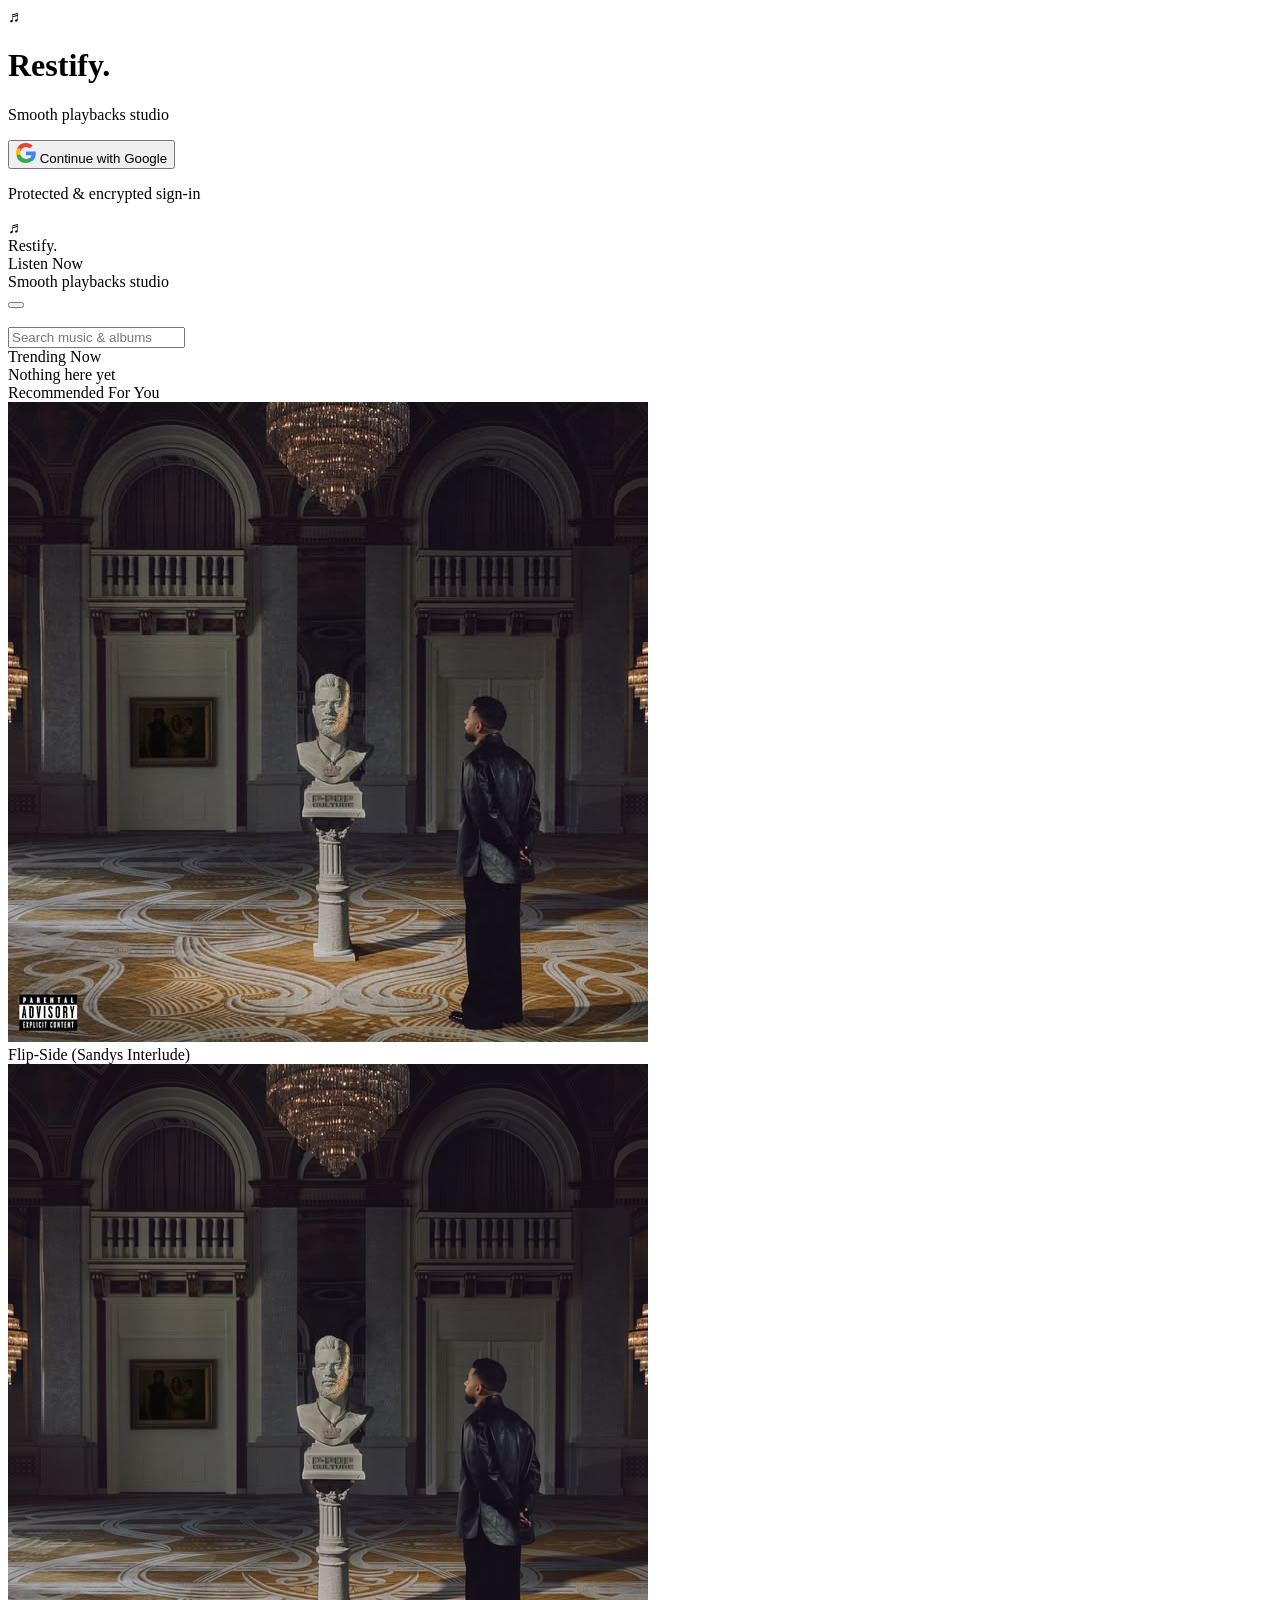
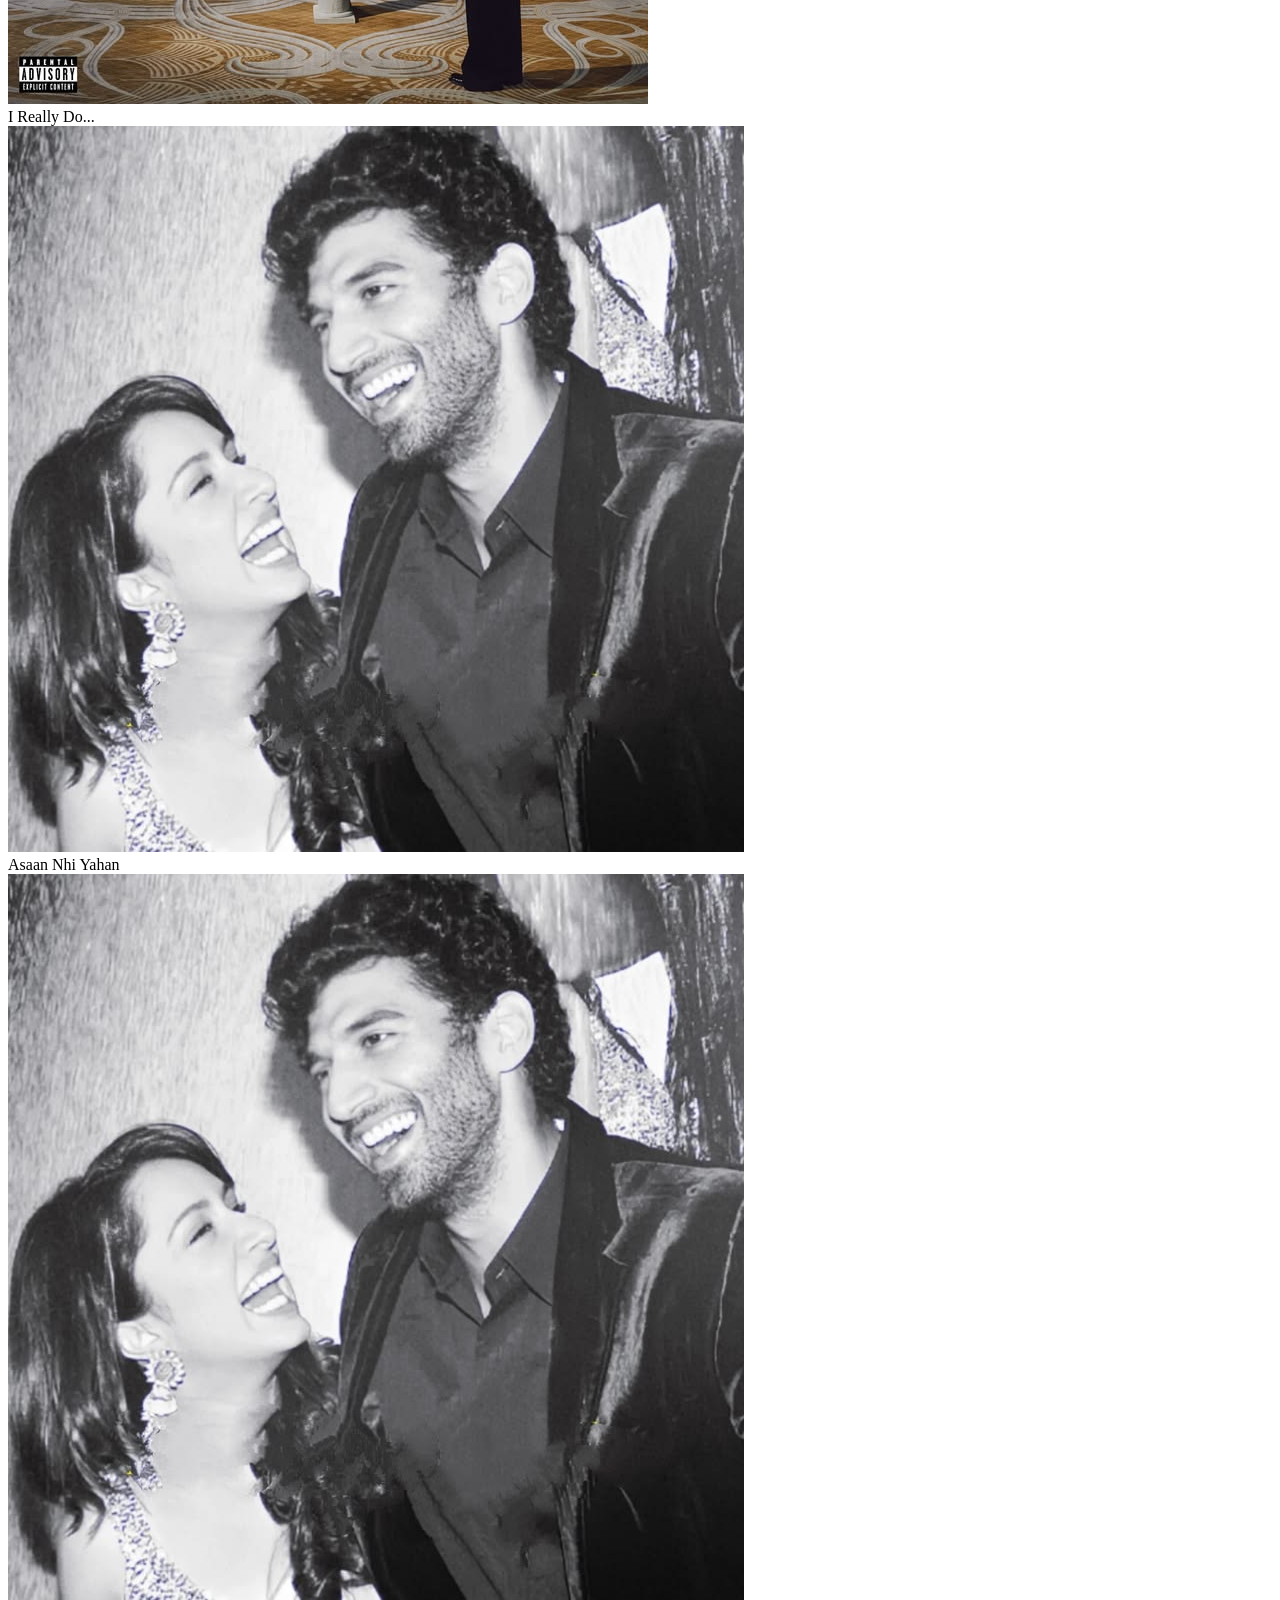
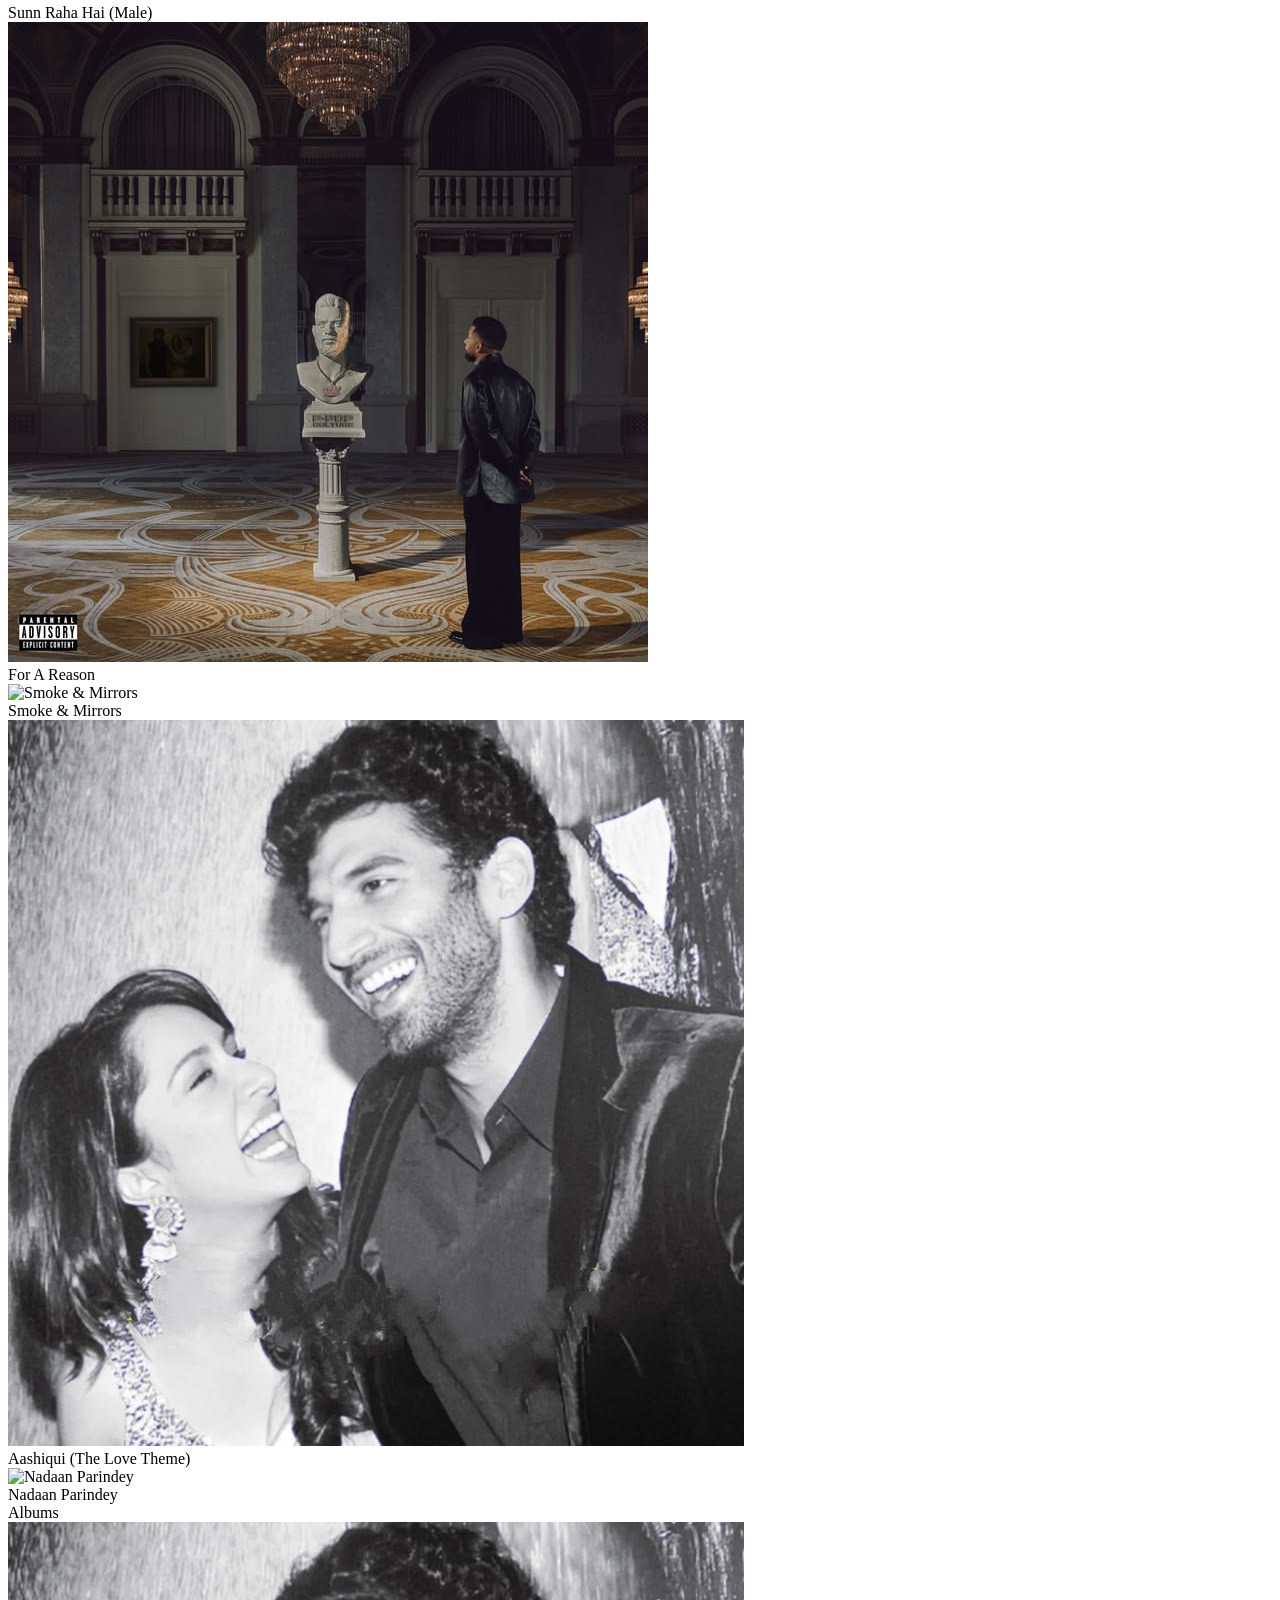
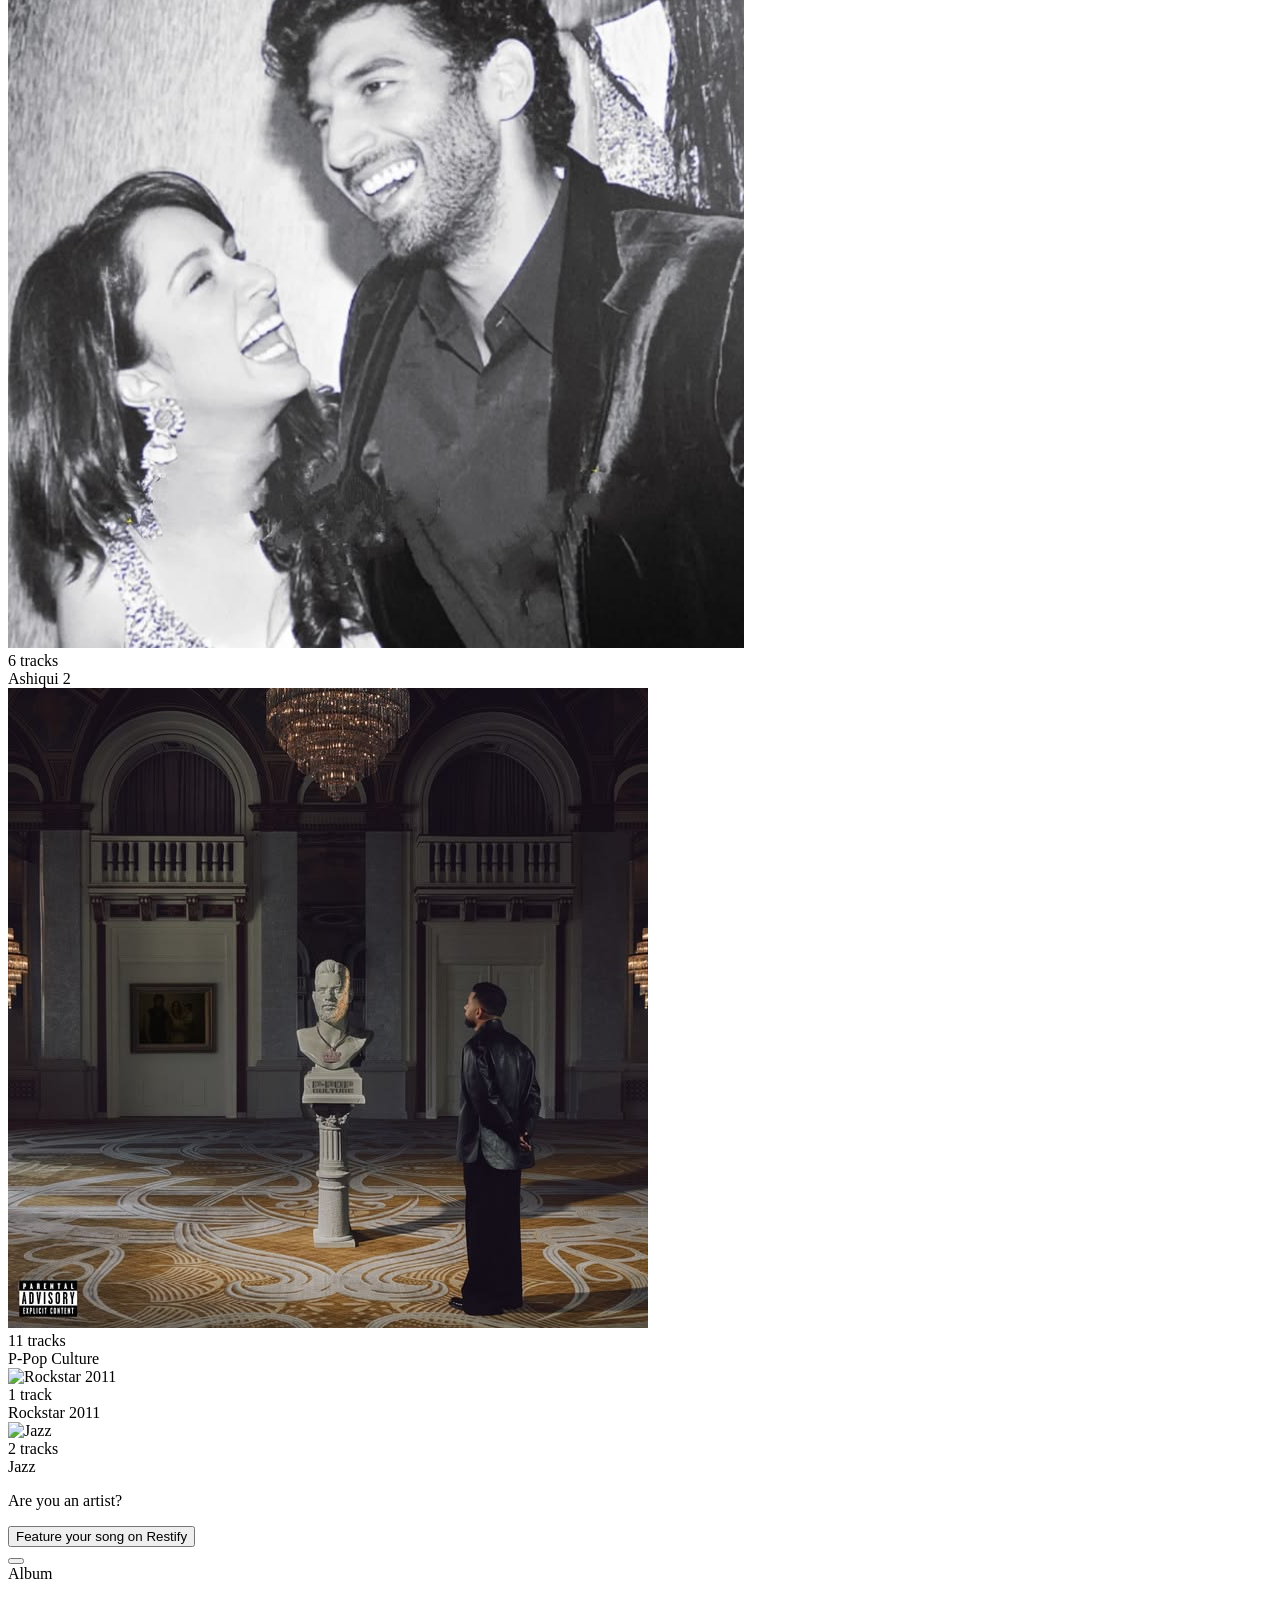
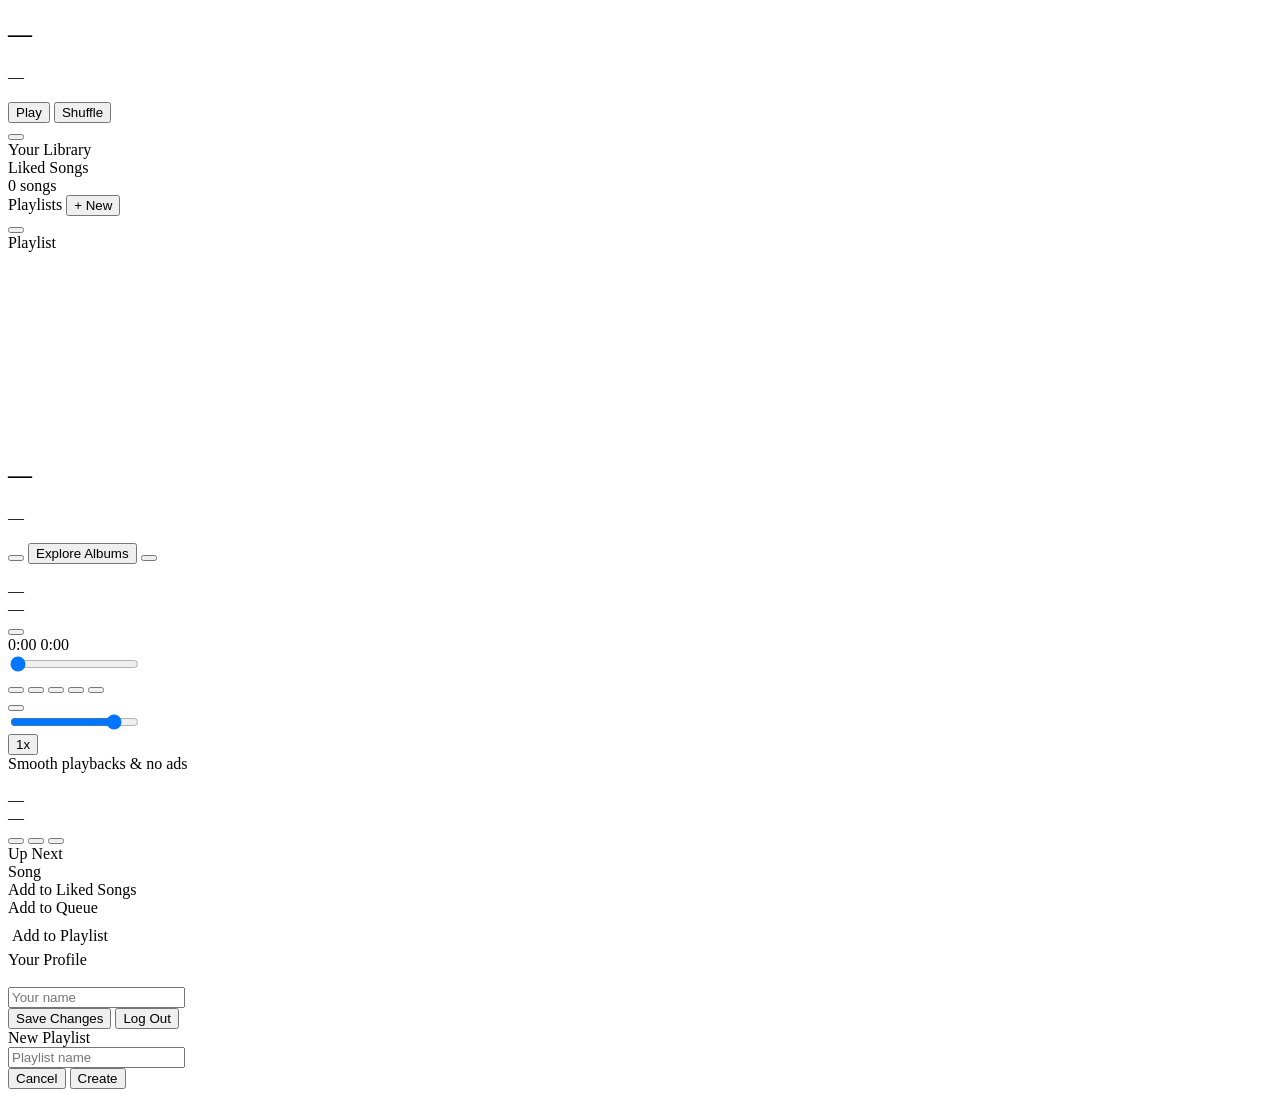
==== index-1.html @ 48e49d09 "Add files via upload" ====
<!DOCTYPE html>
<html lang="en">
<head>
<meta charset="UTF-8">
<meta name="viewport" content="width=device-width, initial-scale=1.0, maximum-scale=1.0, user-scalable=no, viewport-fit=cover">
<title>Restify</title>
<meta name="theme-color" content="#0a0a0b">
<meta name="description" content="Restify — a premium music streaming experience">
<link rel="manifest" href="manifest.json">
<link rel="icon" href="icon.svg" type="image/svg+xml">
<link rel="apple-touch-icon" href="icon.svg">
<link rel="preconnect" href="https://fonts.googleapis.com">
<link rel="preconnect" href="https://fonts.gstatic.com" crossorigin>
<link href="https://fonts.googleapis.com/css2?family=Unbounded:wght@500;600;700;800&family=Plus+Jakarta+Sans:wght@400;500;600;700;800&display=swap" rel="stylesheet">
<link rel="stylesheet" href="style.css">
<script src="https://unpkg.com/lucide@latest" defer></script>
</head>
<body>

<div class="login-screen" id="login-screen">
  <div class="login-ambient"></div>
  <div class="login-top">
    <div class="login-logo">♬</div>
    <h1 class="login-brand">Restify<span>.</span></h1>
    <p class="login-tagline">Smooth playbacks studio</p>
  </div>
  <div class="login-visual">
    <div class="login-ring ring-a"></div>
    <div class="login-ring ring-b"></div>
    <div class="login-vinyl">
      <div class="login-vinyl-groove"></div>
      <div class="login-vinyl-core"><i data-lucide="music-2"></i></div>
    </div>
  </div>
  <div class="login-footer">
    <button class="google-btn" id="google-login-btn">
      <svg viewBox="0 0 24 24" width="20" height="20">
        <path fill="#EA4335" d="M12 4.75c1.77 0 3.35.61 4.6 1.8l3.42-3.42C17.95 1.19 15.24 0 12 0 7.31 0 3.18 2.12 1.21 6.54l4.11 3.22c.94-2.85 3.57-4.96 6.68-4.96z"/>
        <path fill="#4285F4" d="M23.745 12.27c0-.7-.06-1.4-.19-2.07H12v4.51h6.6c-.29 1.53-1.14 2.82-2.4 3.68v3.05h3.88c2.27-2.09 3.66-5.17 3.66-8.72z"/>
        <path fill="#FBBC05" d="M5.32 14.24A7.16 7.16 0 0 1 4.91 12c0-.79.13-1.57.38-2.31V6.54H1.21A11.94 11.94 0 0 0 0 12c0 1.92.45 3.74 1.21 5.46l4.11-3.22z"/>
        <path fill="#34A853" d="M12 24c3.24 0 5.95-1.08 7.93-2.91l-3.88-3.05c-1.08.72-2.45 1.16-4.05 1.16-3.11 0-5.74-2.11-6.68-4.96H1.21v3.15C3.18 21.88 7.31 24 12 24z"/>
      </svg>
      <span>Continue with Google</span>
    </button>
    <p class="login-note">Protected &amp; encrypted sign-in</p>
  </div>
</div>

<div class="loader" id="loader">
  <div class="loader-mark">♬</div>
  <div class="loader-word">Restify<span>.</span></div>
  <div class="loader-track"><div class="loader-fill"></div></div>
</div>

<div class="app-shell">

  <section class="view pos-center" id="view-home">
    <div class="scroll-body">
      <header class="home-header">
        <div class="brand-id">
          <div>
            <div class="brand-title">Listen Now</div>
            <div class="brand-sub">Smooth playbacks studio</div>
          </div>
        </div>
        <div class="header-actions">
          <button class="header-icon-btn" id="library-header-btn"><i data-lucide="library"></i></button>
          <div class="avatar-mark" id="avatar-mark">
            <span id="avatar-fallback"></span>
            <img id="user-avatar-img" alt="">
          </div>
        </div>
      </header>

      <div class="search-wrap">
        <input type="text" id="search-input" placeholder="Search music &amp; albums" autocomplete="off">
        <i data-lucide="search"></i>
      </div>
      <div class="suggest-panel" id="suggest-panel"></div>

      <div class="section-label" id="recent-section" style="display:none;">
        <div class="section-label-row"><span class="section-label">Recently Played</span></div>
        <div class="rail" id="recent-rail"></div>
      </div>

      <div class="section-label-row">
        <span class="section-label">Trending Now</span>
      </div>
      <div class="rail" id="trending-rail"></div>

      <div class="section-label-row">
        <span class="section-label">Recommended For You</span>
      </div>
      <div class="rail" id="recommended-rail"></div>

      <div class="section-label-row">
        <span class="section-label">Albums</span>
      </div>
      <div class="skeleton-grid" id="albums-skeleton">
        <div class="skeleton"></div><div class="skeleton"></div>
        <div class="skeleton"></div><div class="skeleton"></div>
      </div>
      <div class="albums-grid" id="albums-grid"></div>

      <div class="artist-cta">
        <p>Are you an artist?</p>
        <button class="feature-btn" id="feature-btn">
          <i data-lucide="upload"></i>
          Feature your song on Restify
        </button>
      </div>

      <div class="bottom-spacer"></div>
    </div>
  </section>

  <section class="view pos-right" id="view-album">
    <div class="sub-header">
      <button class="back-btn" id="album-back"><i data-lucide="chevron-left"></i></button>
      <div class="sub-header-title">Album</div>
    </div>
    <div class="scroll-body">
      <div class="album-hero">
        <img id="album-hero-img" src="" alt="">
        <h1 id="album-hero-title">—</h1>
        <p id="album-hero-sub">—</p>
        <div class="hero-actions">
          <button class="hero-btn primary" id="album-play-all"><i data-lucide="play"></i>Play</button>
          <button class="hero-btn" id="album-shuffle-all"><i data-lucide="shuffle"></i>Shuffle</button>
        </div>
      </div>
      <div class="song-list" id="song-list"></div>
    </div>
  </section>

  <section class="view pos-right" id="view-library">
    <div class="library-header">
      <div class="sub-header" style="padding:0;">
        <button class="back-btn" id="library-back"><i data-lucide="chevron-left"></i></button>
        <div class="library-title">Your Library</div>
      </div>
    </div>
    <div class="scroll-body">
      <div class="library-grid">
        <div class="library-row" id="liked-row">
          <div class="library-icon"><i data-lucide="heart"></i></div>
          <div class="library-meta">
            <div class="library-name">Liked Songs</div>
            <div class="library-sub" id="liked-count">0 songs</div>
          </div>
          <div class="library-chevron"><i data-lucide="chevron-right"></i></div>
        </div>
      </div>

      <div class="section-label-row">
        <span class="section-label">Playlists</span>
        <button class="section-action" id="create-playlist-btn">+ New</button>
      </div>
      <div class="library-grid" id="playlist-list"></div>

      <div class="bottom-spacer"></div>
    </div>
  </section>

  <section class="view pos-right" id="view-playlist">
    <div class="sub-header">
      <button class="back-btn" id="playlist-back"><i data-lucide="chevron-left"></i></button>
      <div class="sub-header-title" id="playlist-view-title">Playlist</div>
      <button class="sub-header-action" id="playlist-delete-btn" style="display:none;">Delete</button>
    </div>
    <div class="scroll-body">
      <div class="album-hero">
        <div class="library-icon" style="width:44vw;max-width:190px;height:44vw;max-height:190px;border-radius:26px;">
          <i data-lucide="list-music" style="width:30%;height:30%;"></i>
        </div>
        <h1 id="playlist-hero-title">—</h1>
        <p id="playlist-hero-sub">—</p>
      </div>
      <div class="song-list" id="playlist-song-list"></div>
    </div>
  </section>

  <section class="view pos-right" id="view-player">
    <div class="player-top">
      <button class="back-btn" id="player-back"><i data-lucide="chevron-down"></i></button>
      <button class="explore-pill" id="explore-albums-btn">
        <i data-lucide="layout-grid"></i>
        Explore Albums
      </button>
      <button class="queue-btn" id="queue-open-btn"><i data-lucide="list-music"></i></button>
    </div>

    <div class="player-body">
      <div class="artwork-arena">
        <div class="artwork-frame" id="artwork-frame">
          <img id="player-artwork" src="" alt="">
          <div class="buffer-spinner" id="buffer-spinner"></div>
        </div>
      </div>

      <div class="track-row">
        <div class="track-meta">
          <div class="track-title" id="player-title">—</div>
          <div class="track-artist" id="player-artist">—</div>
        </div>
        <button class="fav-btn" id="fav-btn"><i data-lucide="heart"></i></button>
      </div>

      <div class="scrub-wrap">
        <div class="time-row">
          <span id="time-current">0:00</span>
          <span id="time-total">0:00</span>
        </div>
        <div class="range-wrap">
          <input type="range" id="seek-slider" min="0" max="100" value="0" step="0.1">
          <div class="range-fill" id="range-fill"></div>
        </div>
      </div>

      <div class="controls-row">
        <button class="ctrl-util" id="btn-shuffle"><i data-lucide="shuffle"></i></button>
        <button class="ctrl-nav" id="btn-prev"><i data-lucide="skip-back"></i></button>
        <button class="ctrl-play" id="btn-play"><i data-lucide="play" id="play-icon"></i></button>
        <button class="ctrl-nav" id="btn-next"><i data-lucide="skip-forward"></i></button>
        <button class="ctrl-util" id="btn-repeat"><i data-lucide="repeat"></i></button>
      </div>

      <div class="util-row">
        <button class="volume-icon" id="volume-icon-btn"><i data-lucide="volume-2"></i></button>
        <div class="range-wrap">
          <input type="range" id="volume-slider" min="0" max="100" value="85" step="1">
          <div class="range-fill" id="volume-fill"></div>
        </div>
        <button class="speed-btn" id="speed-btn">1x</button>
      </div>

      <div class="player-tag">Smooth playbacks &amp; no ads</div>
    </div>
  </section>

</div>

<div class="mini-player" id="mini-player">
  <div class="mini-progress"><div class="mini-progress-fill" id="mini-progress-fill"></div></div>
  <img class="mini-thumb" id="mini-thumb" src="" alt="">
  <div class="mini-info" id="mini-info-tap">
    <div class="mini-title" id="mini-title">—</div>
    <div class="mini-artist" id="mini-artist">—</div>
  </div>
  <div class="mini-controls">
    <button class="mini-btn" id="mini-prev"><i data-lucide="skip-back"></i></button>
    <button class="mini-btn mini-play" id="mini-play"><i data-lucide="play" id="mini-play-icon"></i></button>
    <button class="mini-btn" id="mini-next"><i data-lucide="skip-forward"></i></button>
  </div>
</div>

<div class="overlay" id="overlay"></div>

<div class="sheet" id="queue-sheet">
  <div class="sheet-handle"></div>
  <div class="sheet-title">Up Next</div>
  <div class="sheet-body" id="queue-list"></div>
</div>

<div class="sheet" id="action-sheet">
  <div class="sheet-handle"></div>
  <div class="sheet-title" id="action-sheet-title">Song</div>
  <div class="sheet-body">
    <div class="action-item" id="action-like">
      <i data-lucide="heart"></i>
      <span id="action-like-label">Add to Liked Songs</span>
    </div>
    <div class="action-item" id="action-queue">
      <i data-lucide="list-plus"></i>
      <span>Add to Queue</span>
    </div>
    <div class="section-label" style="padding:10px 4px 6px;">Add to Playlist</div>
    <div id="action-playlist-list"></div>
  </div>
</div>

<div class="sheet" id="profile-sheet">
  <div class="sheet-handle"></div>
  <div class="sheet-title">Your Profile</div>
  <div class="sheet-body">
    <div class="profile-photo-row">
      <img id="profile-photo" src="" alt="">
    </div>
    <input type="text" class="modal-input" id="profile-name-input" placeholder="Your name" autocomplete="off">
    <div class="profile-email" id="profile-email"></div>
    <button class="modal-btn primary" id="profile-save-btn">Save Changes</button>
    <button class="modal-btn logout-btn" id="profile-logout-btn">Log Out</button>
  </div>
</div>

<div class="modal-wrap" id="create-modal">
  <div class="modal-card">
    <div class="modal-title">New Playlist</div>
    <input type="text" class="modal-input" id="create-modal-input" placeholder="Playlist name" autocomplete="off">
    <div class="modal-actions">
      <button class="modal-btn" id="create-modal-cancel">Cancel</button>
      <button class="modal-btn primary" id="create-modal-confirm">Create</button>
    </div>
  </div>
</div>

<div class="toast" id="toast"></div>

<audio id="audio" preload="auto"></audio>

<script src="https://cdn.jsdelivr.net/npm/@supabase/supabase-js@2"></script>
<script>
const SUPABASE_URL = "YOUR_SUPABASE_URL";
const SUPABASE_ANON_KEY = "YOUR_SUPABASE_ANON_KEY";
const supabaseClient = window.supabase.createClient(SUPABASE_URL, SUPABASE_ANON_KEY);

const loginScreen = document.getElementById('login-screen');
const googleBtn = document.getElementById('google-login-btn');
const avatarMark = document.getElementById('avatar-mark');
const avatarFallback = document.getElementById('avatar-fallback');
const userAvatarImg = document.getElementById('user-avatar-img');
const overlay = document.getElementById('overlay');
const profileSheet = document.getElementById('profile-sheet');
const profilePhoto = document.getElementById('profile-photo');
const profileNameInput = document.getElementById('profile-name-input');
const profileEmail = document.getElementById('profile-email');
const profileSaveBtn = document.getElementById('profile-save-btn');
const profileLogoutBtn = document.getElementById('profile-logout-btn');

function applyUser(user) {
  const meta = user.user_metadata || {};
  const photo = meta.avatar_url || meta.picture || '';
  const name = meta.full_name || meta.name || (user.email ? user.email.split('@')[0] : 'You');
  if (photo) {
    userAvatarImg.src = photo;
    userAvatarImg.style.display = 'block';
    avatarFallback.style.display = 'none';
    profilePhoto.src = photo;
    profilePhoto.style.display = 'block';
  } else {
    userAvatarImg.style.display = 'none';
    profilePhoto.style.display = 'none';
    avatarFallback.style.display = 'flex';
    avatarFallback.textContent = name.charAt(0).toUpperCase();
  }
  profileNameInput.value = name;
  profileEmail.textContent = user.email || '';
}

function showApp(user) {
  applyUser(user);
  loginScreen.classList.remove('visible');
}

function showLogin() {
  closeProfileSheet();
  loginScreen.classList.add('visible');
}

function openProfileSheet() {
  profileSheet.classList.add('open');
  overlay.classList.add('open');
}

function closeProfileSheet() {
  profileSheet.classList.remove('open');
  overlay.classList.remove('open');
}

async function initAuth() {
  const { data } = await supabaseClient.auth.getSession();
  if (data.session) {
    showApp(data.session.user);
  } else {
    showLogin();
  }
}

supabaseClient.auth.onAuthStateChange((event, session) => {
  if (session) {
    showApp(session.user);
  } else {
    showLogin();
  }
});

googleBtn.addEventListener('click', async () => {
  googleBtn.disabled = true;
  googleBtn.querySelector('span').textContent = 'Redirecting...';
  const { error } = await supabaseClient.auth.signInWithOAuth({
    provider: 'google',
    options: { redirectTo: window.location.href }
  });
  if (error) {
    googleBtn.disabled = false;
    googleBtn.querySelector('span').textContent = 'Continue with Google';
  }
});

avatarMark.addEventListener('click', openProfileSheet);

overlay.addEventListener('click', () => {
  if (profileSheet.classList.contains('open')) closeProfileSheet();
});

profileSaveBtn.addEventListener('click', async () => {
  const newName = profileNameInput.value.trim();
  if (!newName) return;
  profileSaveBtn.disabled = true;
  profileSaveBtn.textContent = 'Saving...';
  const { error } = await supabaseClient.auth.updateUser({ data: { full_name: newName } });
  profileSaveBtn.disabled = false;
  profileSaveBtn.textContent = 'Save Changes';
  if (!error) closeProfileSheet();
});

profileLogoutBtn.addEventListener('click', async () => {
  await supabaseClient.auth.signOut();
});

initAuth();
</script>
<script src="music-data.js" defer></script>
<script src="app.js" defer></script>
</body>
</html>
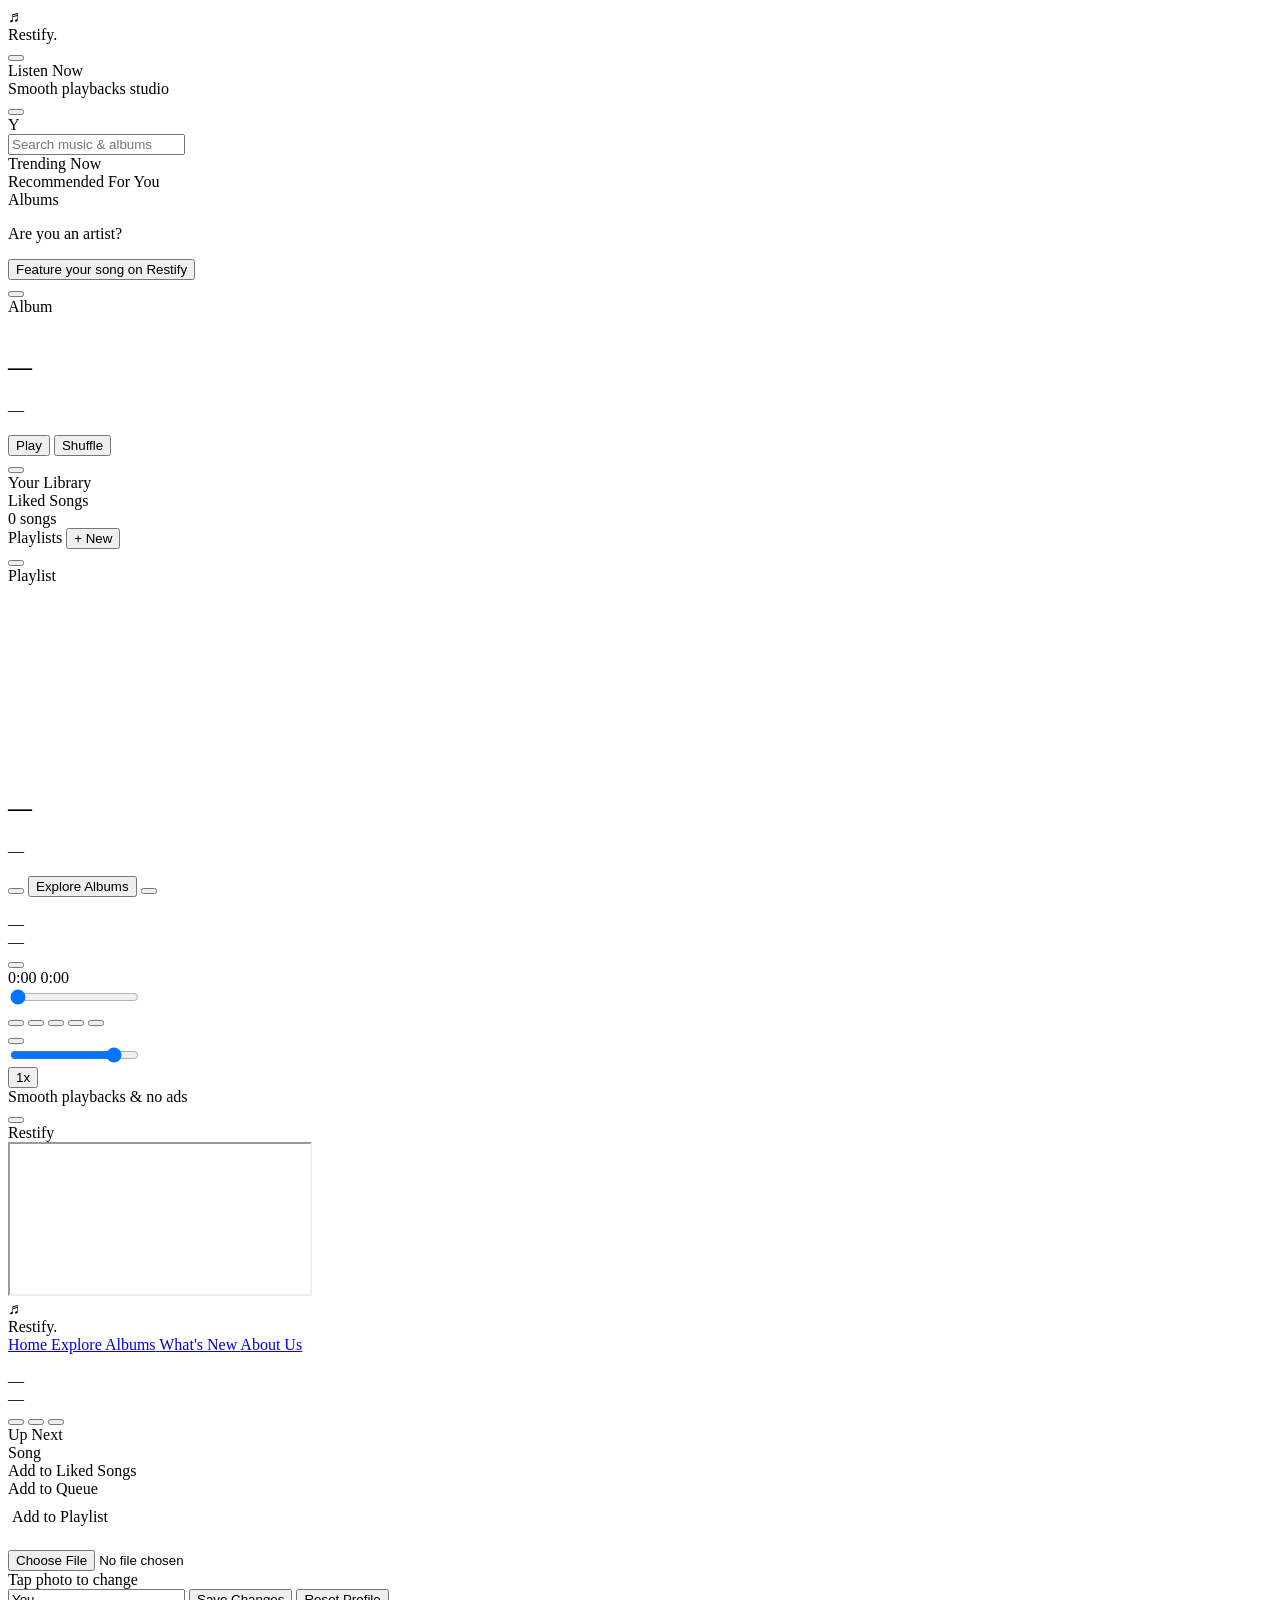
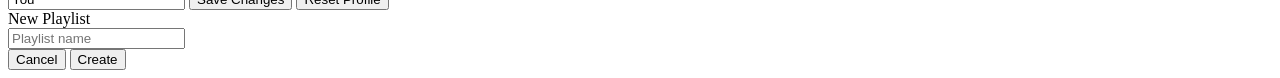
==== commit e8ce4a58: "Add files via upload" ====
--- a/index-1.html
+++ b/index-1.html
@@ -7,44 +7,15 @@
 <meta name="theme-color" content="#0a0a0b">
 <meta name="description" content="Restify — a premium music streaming experience">
 <link rel="manifest" href="manifest.json">
-<link rel="icon" href="icon.svg" type="image/svg+xml">
-<link rel="apple-touch-icon" href="icon.svg">
+<link rel="icon" href="src/icon.svg" type="image/svg+xml">
+<link rel="apple-touch-icon" href="src/icon.svg">
 <link rel="preconnect" href="https://fonts.googleapis.com">
 <link rel="preconnect" href="https://fonts.gstatic.com" crossorigin>
 <link href="https://fonts.googleapis.com/css2?family=Unbounded:wght@500;600;700;800&family=Plus+Jakarta+Sans:wght@400;500;600;700;800&display=swap" rel="stylesheet">
-<link rel="stylesheet" href="style.css">
+<link rel="stylesheet" href="src/style.css">
 <script src="https://unpkg.com/lucide@latest" defer></script>
 </head>
 <body>
-
-<div class="login-screen" id="login-screen">
-  <div class="login-ambient"></div>
-  <div class="login-top">
-    <div class="login-logo">♬</div>
-    <h1 class="login-brand">Restify<span>.</span></h1>
-    <p class="login-tagline">Smooth playbacks studio</p>
-  </div>
-  <div class="login-visual">
-    <div class="login-ring ring-a"></div>
-    <div class="login-ring ring-b"></div>
-    <div class="login-vinyl">
-      <div class="login-vinyl-groove"></div>
-      <div class="login-vinyl-core"><i data-lucide="music-2"></i></div>
-    </div>
-  </div>
-  <div class="login-footer">
-    <button class="google-btn" id="google-login-btn">
-      <svg viewBox="0 0 24 24" width="20" height="20">
-        <path fill="#EA4335" d="M12 4.75c1.77 0 3.35.61 4.6 1.8l3.42-3.42C17.95 1.19 15.24 0 12 0 7.31 0 3.18 2.12 1.21 6.54l4.11 3.22c.94-2.85 3.57-4.96 6.68-4.96z"/>
-        <path fill="#4285F4" d="M23.745 12.27c0-.7-.06-1.4-.19-2.07H12v4.51h6.6c-.29 1.53-1.14 2.82-2.4 3.68v3.05h3.88c2.27-2.09 3.66-5.17 3.66-8.72z"/>
-        <path fill="#FBBC05" d="M5.32 14.24A7.16 7.16 0 0 1 4.91 12c0-.79.13-1.57.38-2.31V6.54H1.21A11.94 11.94 0 0 0 0 12c0 1.92.45 3.74 1.21 5.46l4.11-3.22z"/>
-        <path fill="#34A853" d="M12 24c3.24 0 5.95-1.08 7.93-2.91l-3.88-3.05c-1.08.72-2.45 1.16-4.05 1.16-3.11 0-5.74-2.11-6.68-4.96H1.21v3.15C3.18 21.88 7.31 24 12 24z"/>
-      </svg>
-      <span>Continue with Google</span>
-    </button>
-    <p class="login-note">Protected &amp; encrypted sign-in</p>
-  </div>
-</div>
 
 <div class="loader" id="loader">
   <div class="loader-mark">♬</div>
@@ -58,6 +29,7 @@
     <div class="scroll-body">
       <header class="home-header">
         <div class="brand-id">
+          <button class="menu-btn" id="menu-open-btn"><i data-lucide="menu"></i></button>
           <div>
             <div class="brand-title">Listen Now</div>
             <div class="brand-sub">Smooth playbacks studio</div>
@@ -238,6 +210,41 @@
     </div>
   </section>
 
+  <section class="view pos-right" id="view-frame">
+    <div class="sub-header">
+      <button class="back-btn" id="frame-back"><i data-lucide="chevron-left"></i></button>
+      <div class="sub-header-title" id="frame-title" style="display:block;">Restify</div>
+    </div>
+    <iframe class="content-frame" id="content-frame" title="Restify"></iframe>
+  </section>
+
+</div>
+
+<div class="menu-layer" id="menu-layer">
+  <div class="menu-overlay" id="menu-overlay"></div>
+  <nav class="side-menu" id="side-menu">
+    <div class="side-menu-header">
+      <div class="side-menu-mark">♬</div>
+      <div class="side-menu-brand">Restify<span>.</span></div>
+    </div>
+    <a class="side-menu-item active" href="index.html" data-page="home">
+      <i data-lucide="home"></i>
+      <span>Home</span>
+    </a>
+    <a class="side-menu-item" href="pages/albums.html" data-page="albums" data-title="Explore Albums">
+      <i data-lucide="layout-grid"></i>
+      <span>Explore Albums</span>
+    </a>
+    <a class="side-menu-item" href="pages/announces.html" data-page="whatsnew" data-title="What's New">
+      <i data-lucide="bell"></i>
+      <span>What's New</span>
+      <span class="menu-dot"></span>
+    </a>
+    <a class="side-menu-item" href="pages/artistforums.html" data-page="about" data-title="About Us">
+      <i data-lucide="user-round"></i>
+      <span>About Us</span>
+    </a>
+  </nav>
 </div>
 
 <div class="mini-player" id="mini-player">
@@ -281,15 +288,17 @@
 
 <div class="sheet" id="profile-sheet">
   <div class="sheet-handle"></div>
-  <div class="sheet-title">Your Profile</div>
   <div class="sheet-body">
     <div class="profile-photo-row">
-      <img id="profile-photo" src="" alt="">
-    </div>
+      <div class="profile-photo-ring" id="profile-photo-trigger">
+        <img id="profile-photo" src="" alt="">
+      </div>
+    </div>
+    <input type="file" accept="image/*" id="profile-photo-input" class="about-photo-input">
+    <div class="profile-email" id="profile-email">Tap photo to change</div>
     <input type="text" class="modal-input" id="profile-name-input" placeholder="Your name" autocomplete="off">
-    <div class="profile-email" id="profile-email"></div>
     <button class="modal-btn primary" id="profile-save-btn">Save Changes</button>
-    <button class="modal-btn logout-btn" id="profile-logout-btn">Log Out</button>
+    <button class="modal-btn logout-btn" id="profile-reset-btn">Reset Profile</button>
   </div>
 </div>
 
@@ -308,119 +317,140 @@
 
 <audio id="audio" preload="auto"></audio>
 
-<script src="https://cdn.jsdelivr.net/npm/@supabase/supabase-js@2"></script>
+<script src="https://cdn.jsdelivr.net/npm/@supabase/supabase-js@2" defer></script>
+<script src="data/music-data.js" defer></script>
+<script src="engine/app.js" defer></script>
 <script>
-const SUPABASE_URL = "YOUR_SUPABASE_URL";
-const SUPABASE_ANON_KEY = "YOUR_SUPABASE_ANON_KEY";
-const supabaseClient = window.supabase.createClient(SUPABASE_URL, SUPABASE_ANON_KEY);
-
-const loginScreen = document.getElementById('login-screen');
-const googleBtn = document.getElementById('google-login-btn');
-const avatarMark = document.getElementById('avatar-mark');
-const avatarFallback = document.getElementById('avatar-fallback');
-const userAvatarImg = document.getElementById('user-avatar-img');
-const overlay = document.getElementById('overlay');
-const profileSheet = document.getElementById('profile-sheet');
-const profilePhoto = document.getElementById('profile-photo');
-const profileNameInput = document.getElementById('profile-name-input');
-const profileEmail = document.getElementById('profile-email');
-const profileSaveBtn = document.getElementById('profile-save-btn');
-const profileLogoutBtn = document.getElementById('profile-logout-btn');
-
-function applyUser(user) {
-  const meta = user.user_metadata || {};
-  const photo = meta.avatar_url || meta.picture || '';
-  const name = meta.full_name || meta.name || (user.email ? user.email.split('@')[0] : 'You');
-  if (photo) {
-    userAvatarImg.src = photo;
-    userAvatarImg.style.display = 'block';
-    avatarFallback.style.display = 'none';
-    profilePhoto.src = photo;
-    profilePhoto.style.display = 'block';
+const menuOpenBtn = document.getElementById('menu-open-btn');
+const menuLayer = document.getElementById('menu-layer');
+const menuOverlay = document.getElementById('menu-overlay');
+const contentFrame = document.getElementById('content-frame');
+const frameTitle = document.getElementById('frame-title');
+const menuItems = document.querySelectorAll('.side-menu-item');
+
+let loadedFrameSrc = '';
+
+function openMenu() {
+  menuLayer.classList.add('open');
+}
+
+function closeMenu() {
+  menuLayer.classList.remove('open');
+}
+
+function setActiveMenu(target) {
+  menuItems.forEach(item => item.classList.toggle('active', item.dataset.page === target));
+}
+
+function openFramePage(src, title, target) {
+  if (loadedFrameSrc !== src) {
+    contentFrame.src = src;
+    loadedFrameSrc = src;
+  }
+  frameTitle.textContent = title;
+  setActiveMenu(target);
+  closeMenu();
+  if (typeof window.pushView === 'function') window.pushView('view-frame');
+}
+
+menuItems.forEach(item => {
+  item.addEventListener('click', e => {
+    e.preventDefault();
+    const target = item.dataset.page;
+    if (target === 'home') {
+      setActiveMenu('home');
+      closeMenu();
+      if (typeof window.resetToHome === 'function') window.resetToHome();
+    } else {
+      openFramePage(item.getAttribute('href'), item.dataset.title, target);
+    }
+  });
+});
+
+document.getElementById('frame-back').addEventListener('click', () => {
+  if (typeof window.popView === 'function') window.popView();
+});
+
+menuOpenBtn.addEventListener('click', openMenu);
+menuOverlay.addEventListener('click', closeMenu);
+
+function notify(msg) {
+  if (typeof window.showToast === 'function') { window.showToast(msg); return; }
+  const el = document.getElementById('toast');
+  if (!el) return;
+  el.textContent = msg;
+  el.classList.add('show');
+  setTimeout(() => el.classList.remove('show'), 2200);
+}
+
+const PROFILE_KEY = 'restify_profile';
+
+function loadProfile() {
+  let profile = { name: 'You', photo: '' };
+  try {
+    const saved = JSON.parse(localStorage.getItem(PROFILE_KEY));
+    if (saved) profile = saved;
+  } catch (e) {}
+  applyProfile(profile);
+  return profile;
+}
+
+function applyProfile(profile) {
+  const fallback = document.getElementById('avatar-fallback');
+  const avatarImg = document.getElementById('user-avatar-img');
+  const profilePhoto = document.getElementById('profile-photo');
+  const nameInput = document.getElementById('profile-name-input');
+  if (profile.photo) {
+    avatarImg.src = profile.photo;
+    avatarImg.style.display = 'block';
+    profilePhoto.src = profile.photo;
+    fallback.style.display = 'none';
   } else {
-    userAvatarImg.style.display = 'none';
-    profilePhoto.style.display = 'none';
-    avatarFallback.style.display = 'flex';
-    avatarFallback.textContent = name.charAt(0).toUpperCase();
+    avatarImg.style.display = 'none';
+    profilePhoto.src = '';
+    fallback.style.display = 'flex';
+    fallback.textContent = (profile.name || 'Y').charAt(0).toUpperCase();
   }
-  profileNameInput.value = name;
-  profileEmail.textContent = user.email || '';
-}
-
-function showApp(user) {
-  applyUser(user);
-  loginScreen.classList.remove('visible');
-}
-
-function showLogin() {
-  closeProfileSheet();
-  loginScreen.classList.add('visible');
-}
-
-function openProfileSheet() {
-  profileSheet.classList.add('open');
-  overlay.classList.add('open');
-}
-
-function closeProfileSheet() {
-  profileSheet.classList.remove('open');
-  overlay.classList.remove('open');
-}
-
-async function initAuth() {
-  const { data } = await supabaseClient.auth.getSession();
-  if (data.session) {
-    showApp(data.session.user);
-  } else {
-    showLogin();
-  }
-}
-
-supabaseClient.auth.onAuthStateChange((event, session) => {
-  if (session) {
-    showApp(session.user);
-  } else {
-    showLogin();
-  }
-});
-
-googleBtn.addEventListener('click', async () => {
-  googleBtn.disabled = true;
-  googleBtn.querySelector('span').textContent = 'Redirecting...';
-  const { error } = await supabaseClient.auth.signInWithOAuth({
-    provider: 'google',
-    options: { redirectTo: window.location.href }
-  });
-  if (error) {
-    googleBtn.disabled = false;
-    googleBtn.querySelector('span').textContent = 'Continue with Google';
-  }
-});
-
-avatarMark.addEventListener('click', openProfileSheet);
-
-overlay.addEventListener('click', () => {
-  if (profileSheet.classList.contains('open')) closeProfileSheet();
-});
-
-profileSaveBtn.addEventListener('click', async () => {
-  const newName = profileNameInput.value.trim();
-  if (!newName) return;
-  profileSaveBtn.disabled = true;
-  profileSaveBtn.textContent = 'Saving...';
-  const { error } = await supabaseClient.auth.updateUser({ data: { full_name: newName } });
-  profileSaveBtn.disabled = false;
-  profileSaveBtn.textContent = 'Save Changes';
-  if (!error) closeProfileSheet();
-});
-
-profileLogoutBtn.addEventListener('click', async () => {
-  await supabaseClient.auth.signOut();
-});
-
-initAuth();
+  nameInput.value = profile.name || '';
+}
+
+let currentProfile = loadProfile();
+
+document.getElementById('avatar-mark').addEventListener('click', () => {
+  document.getElementById('overlay').classList.add('open');
+  document.getElementById('profile-sheet').classList.add('open');
+});
+
+document.getElementById('profile-photo-trigger').addEventListener('click', () => {
+  document.getElementById('profile-photo-input').click();
+});
+
+document.getElementById('profile-photo-input').addEventListener('change', e => {
+  const file = e.target.files[0];
+  if (!file) return;
+  const reader = new FileReader();
+  reader.onload = () => {
+    currentProfile.photo = reader.result;
+    applyProfile(currentProfile);
+  };
+  reader.readAsDataURL(file);
+});
+
+document.getElementById('profile-save-btn').addEventListener('click', () => {
+  currentProfile.name = document.getElementById('profile-name-input').value.trim() || 'You';
+  localStorage.setItem(PROFILE_KEY, JSON.stringify(currentProfile));
+  applyProfile(currentProfile);
+  document.getElementById('overlay').classList.remove('open');
+  document.getElementById('profile-sheet').classList.remove('open');
+  notify('Profile updated');
+});
+
+document.getElementById('profile-reset-btn').addEventListener('click', () => {
+  currentProfile = { name: 'You', photo: '' };
+  localStorage.removeItem(PROFILE_KEY);
+  applyProfile(currentProfile);
+  notify('Profile reset');
+});
 </script>
-<script src="music-data.js" defer></script>
-<script src="app.js" defer></script>
 </body>
-</html>
+</html>
